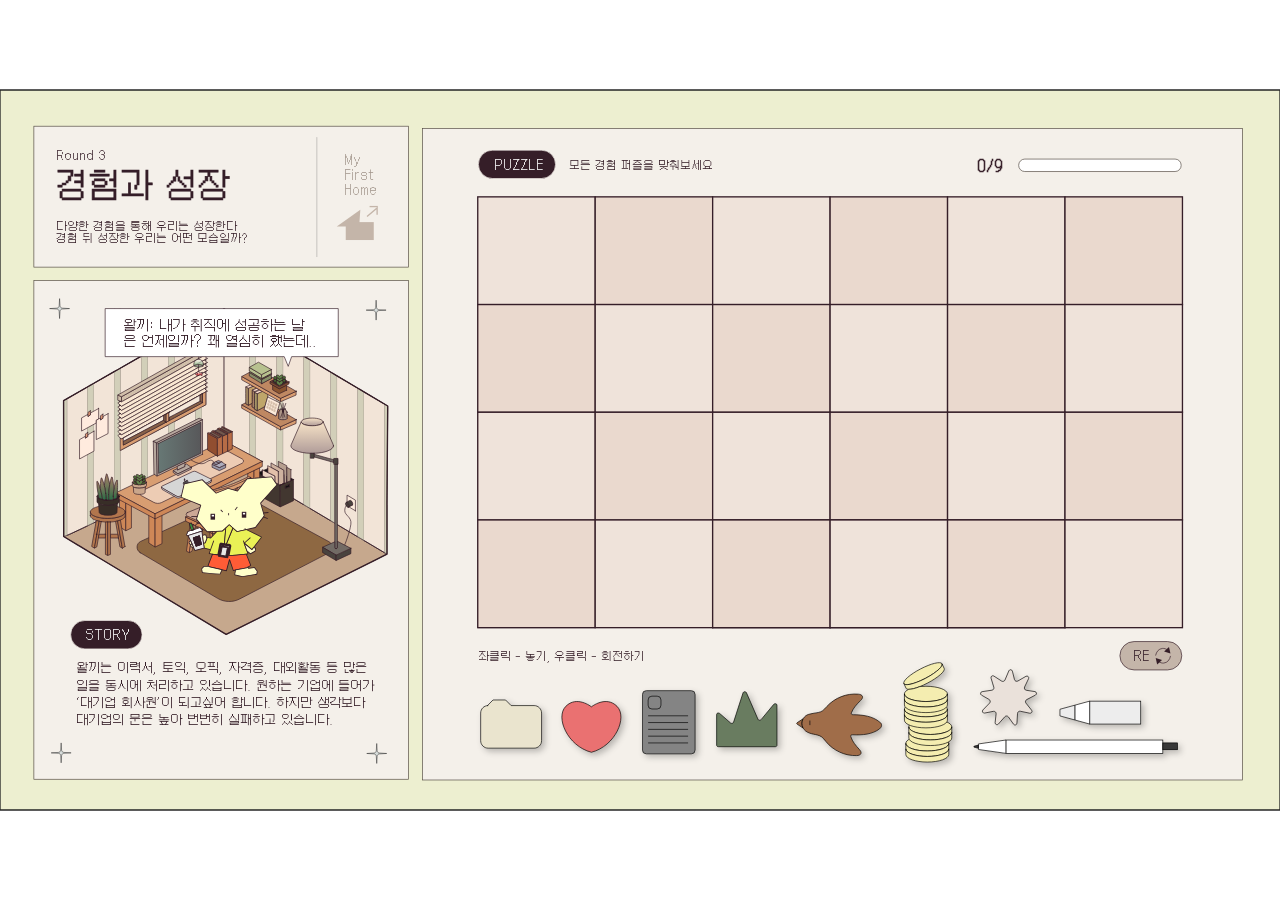
==== index.html @ 648d7de2 "Publish validated My First Home game on Twentys" ====
<!doctype html>
<html lang="ko"><head><meta charset="utf-8"><meta name="viewport" content="width=device-width, initial-scale=1"><title>My First Home</title><style>html,body,iframe{width:100%;height:100%;margin:0;border:0;display:block;overflow:hidden}body{background:white}</style></head><body><iframe id="stage" title="My First Home"></iframe><script type="module">
import { installHeldPieceAppearance } from './shared/held-piece.js';
import { installStageNavigation } from './shared/stage-navigation.js';
const frame = document.querySelector('#stage');
frame.addEventListener('load', () => {
  installHeldPieceAppearance(frame.contentDocument);
  if (frame.dataset.stage === '1') installStageNavigation(frame.contentDocument, () => {
    const url = new URL(location.href);
    url.searchParams.set('stage', '2');
    history.pushState(null, '', url);
    showStage();
  });
});
function showStage() {
  const requested = new URL(location.href).searchParams.get('stage');
  const stage = requested === '1' ? 1 : 2;
  // The host owns the round history; iframe loads must not add a second entry.
  frame.contentWindow.location.replace(new URL(`stages/stage${stage}/index.html`, location.href));
  frame.dataset.stage = stage;
  document.title = `${stage === 1 ? '독립' : '경험과 성장'} — My First Home`;
}
window.addEventListener('popstate', showStage);
showStage();
</script></body></html>
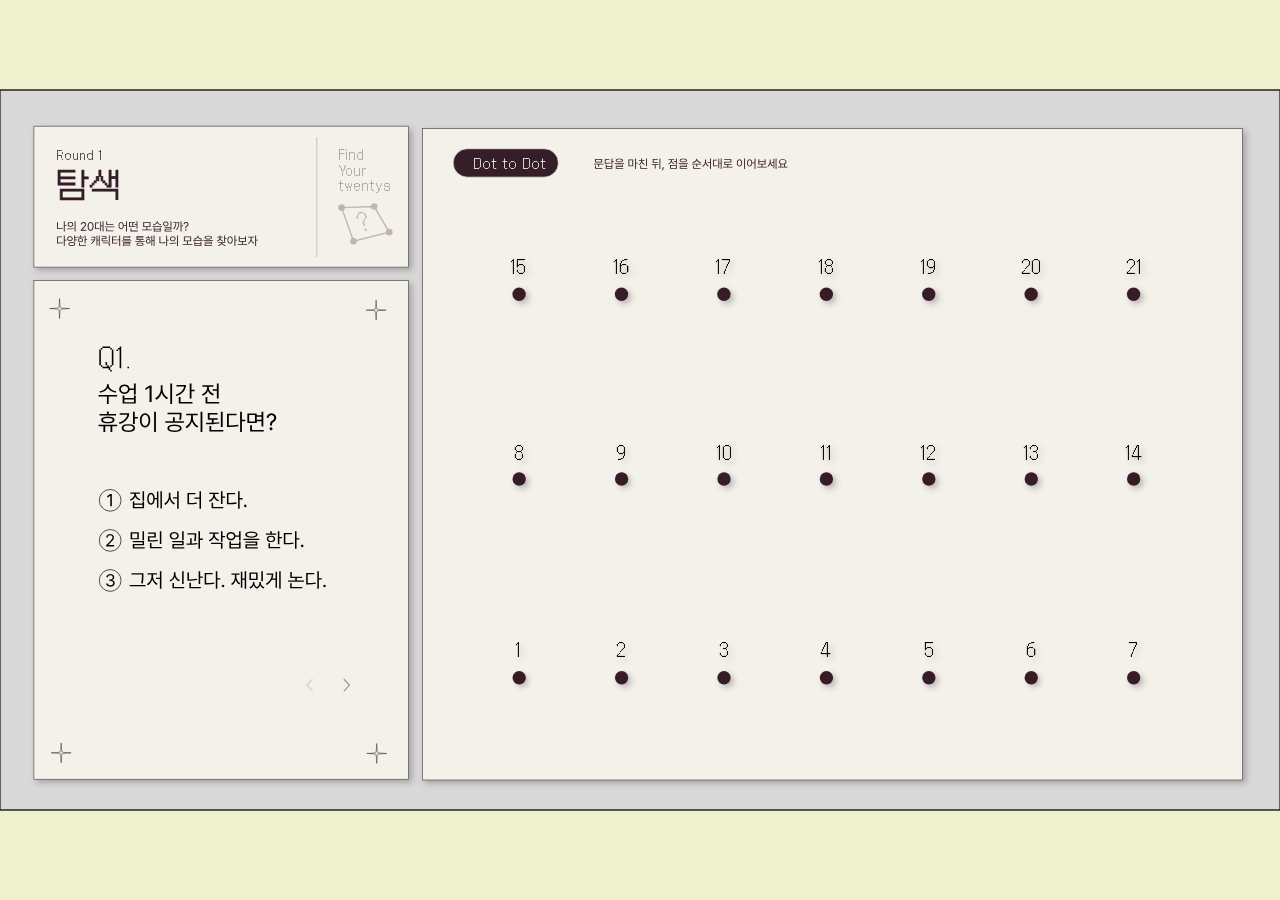
==== commit 52a593a4: "Add original Round 1 survey and complete character journey routing" ====
--- a/index.html
+++ b/index.html
@@ -4,6 +4,7 @@
 import { installStageNavigation } from './shared/stage-navigation.js';
 const frame = document.querySelector('#stage');
 frame.addEventListener('load', () => {
+  if (frame.dataset.stage === 'round2') return;
   installHeldPieceAppearance(frame.contentDocument);
   if (frame.dataset.stage === '1') installStageNavigation(frame.contentDocument, () => {
     const url = new URL(location.href);
@@ -13,6 +14,21 @@
   });
 });
 function showStage() {
+  const params = new URL(location.href).searchParams;
+  const requestedRound = params.get('round');
+  const legacyStage = !requestedRound && ['1', '2'].includes(params.get('stage'));
+  if (!legacyStage) {
+    const round = ['2', '3'].includes(requestedRound) ? requestedRound : '1';
+    const requestedRoom = params.get('room');
+    const room = ['workki', 'zibi', 'eddie'].includes(requestedRoom) ? requestedRoom : 'workki';
+    const target = new URL('round2/index.html', location.href);
+    target.searchParams.set('round', round);
+    if (round !== '1') target.searchParams.set('room', room);
+    frame.dataset.stage = 'round2';
+    frame.contentWindow.location.replace(target);
+    document.title = round === '1' ? 'Round 1 탐색 — Twentys' : `${{ workki: '왈끼', zibi: '지비지기', eddie: '에디' }[room]} · Round ${round} — Twentys`;
+    return;
+  }
   const requested = new URL(location.href).searchParams.get('stage');
   const stage = requested === '1' ? 1 : 2;
   // The host owns the round history; iframe loads must not add a second entry.
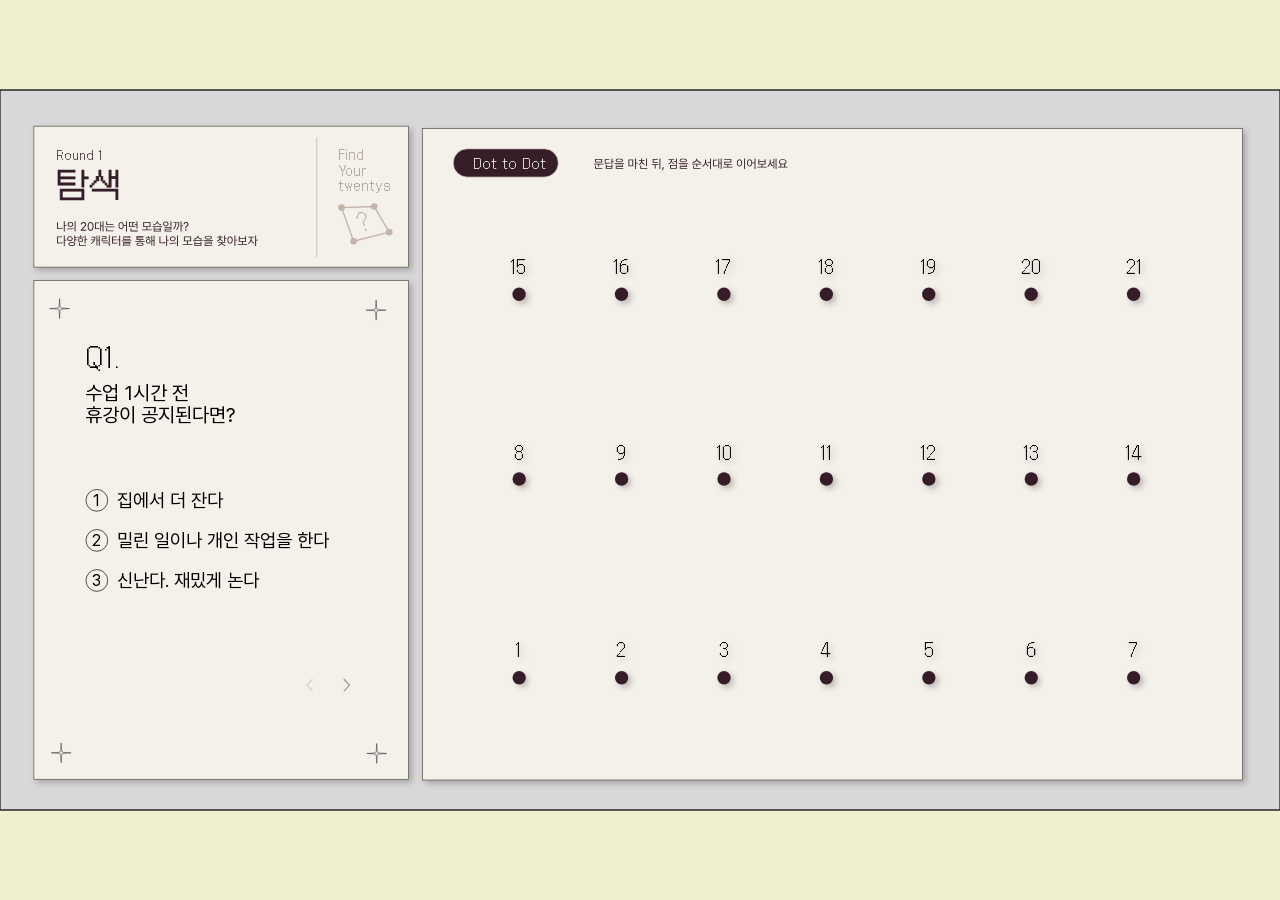
==== commit e0250487: "Reset inactive exhibition sessions and smooth Round 1 progress" ====
--- a/index.html
+++ b/index.html
@@ -2,9 +2,19 @@
 <html lang="ko"><head><meta charset="utf-8"><meta name="viewport" content="width=device-width, initial-scale=1"><title>My First Home</title><style>html,body,iframe{width:100%;height:100%;margin:0;border:0;display:block;overflow:hidden}body{background:white}</style></head><body><iframe id="stage" title="My First Home"></iframe><script type="module">
 import { installHeldPieceAppearance } from './shared/held-piece.js';
 import { installStageNavigation } from './shared/stage-navigation.js';
+import { installInactivityReset } from './round2/shared/inactivity.js';
 const frame = document.querySelector('#stage');
+let cleanupLegacyInactivity = () => {};
 frame.addEventListener('load', () => {
+  cleanupLegacyInactivity();
+  cleanupLegacyInactivity = () => {};
   if (frame.dataset.stage === 'round2') return;
+  cleanupLegacyInactivity = installInactivityReset({targetWindow: frame.contentWindow, onTimeout: () => {
+    const home = new URL(location.href);
+    home.search = '';
+    home.hash = '';
+    location.assign(home.href);
+  }});
   installHeldPieceAppearance(frame.contentDocument);
   if (frame.dataset.stage === '1') installStageNavigation(frame.contentDocument, () => {
     const url = new URL(location.href);
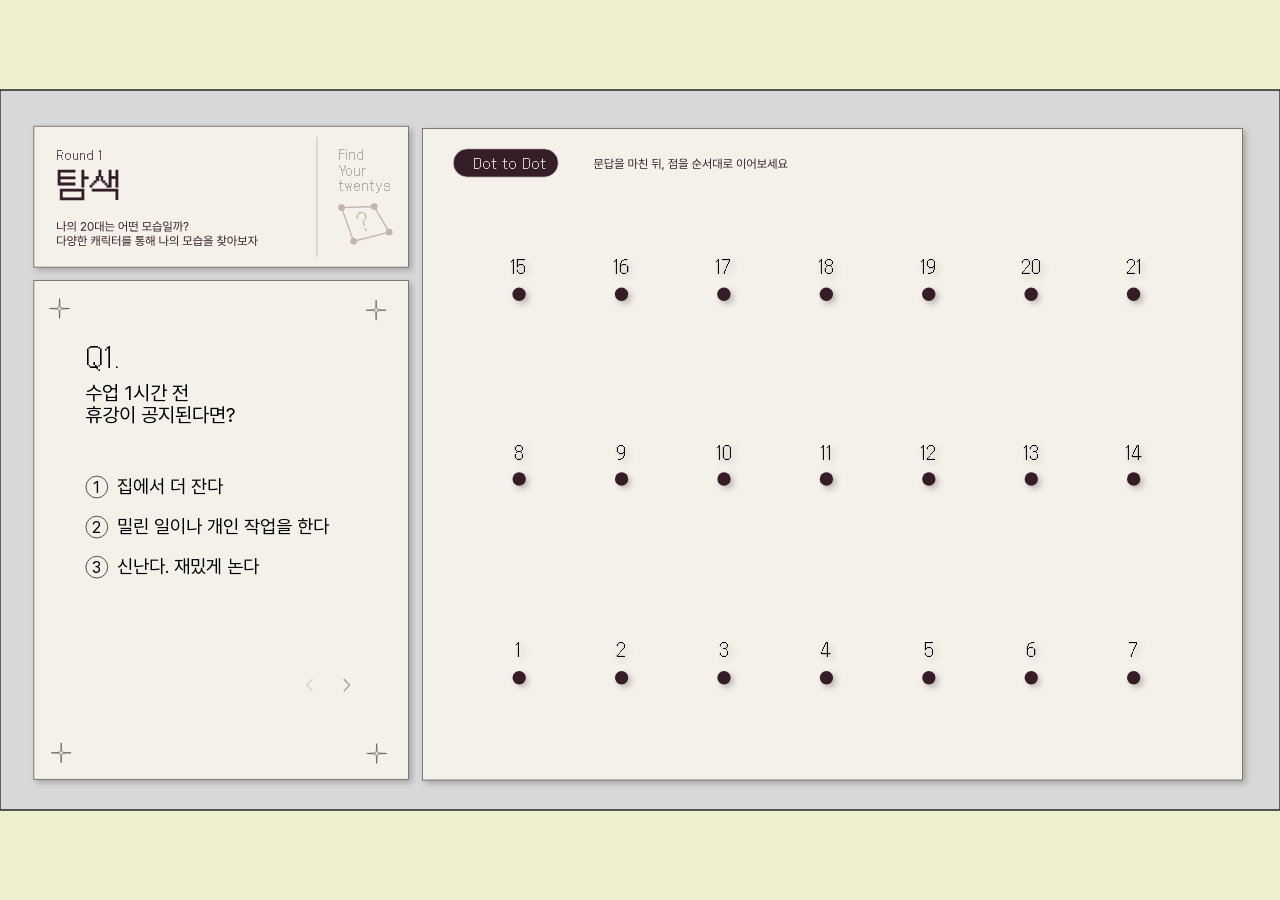
==== commit 42c95ea0: "Fade result dots, animate greetings and retain exhibition sessions" ====
--- a/index.html
+++ b/index.html
@@ -2,19 +2,9 @@
 <html lang="ko"><head><meta charset="utf-8"><meta name="viewport" content="width=device-width, initial-scale=1"><title>My First Home</title><style>html,body,iframe{width:100%;height:100%;margin:0;border:0;display:block;overflow:hidden}body{background:white}</style></head><body><iframe id="stage" title="My First Home"></iframe><script type="module">
 import { installHeldPieceAppearance } from './shared/held-piece.js';
 import { installStageNavigation } from './shared/stage-navigation.js';
-import { installInactivityReset } from './round2/shared/inactivity.js';
 const frame = document.querySelector('#stage');
-let cleanupLegacyInactivity = () => {};
 frame.addEventListener('load', () => {
-  cleanupLegacyInactivity();
-  cleanupLegacyInactivity = () => {};
   if (frame.dataset.stage === 'round2') return;
-  cleanupLegacyInactivity = installInactivityReset({targetWindow: frame.contentWindow, onTimeout: () => {
-    const home = new URL(location.href);
-    home.search = '';
-    home.hash = '';
-    location.assign(home.href);
-  }});
   installHeldPieceAppearance(frame.contentDocument);
   if (frame.dataset.stage === '1') installStageNavigation(frame.contentDocument, () => {
     const url = new URL(location.href);
@@ -29,7 +19,7 @@
   const legacyStage = !requestedRound && ['1', '2'].includes(params.get('stage'));
   if (!legacyStage) {
     const round = ['2', '3'].includes(requestedRound) ? requestedRound : '1';
-    const requestedRoom = params.get('room');
+    const requestedRoom = params.get('room') === 'wooki' ? 'workki' : params.get('room');
     const room = ['workki', 'zibi', 'eddie'].includes(requestedRoom) ? requestedRoom : 'workki';
     const target = new URL('round2/index.html', location.href);
     target.searchParams.set('round', round);
